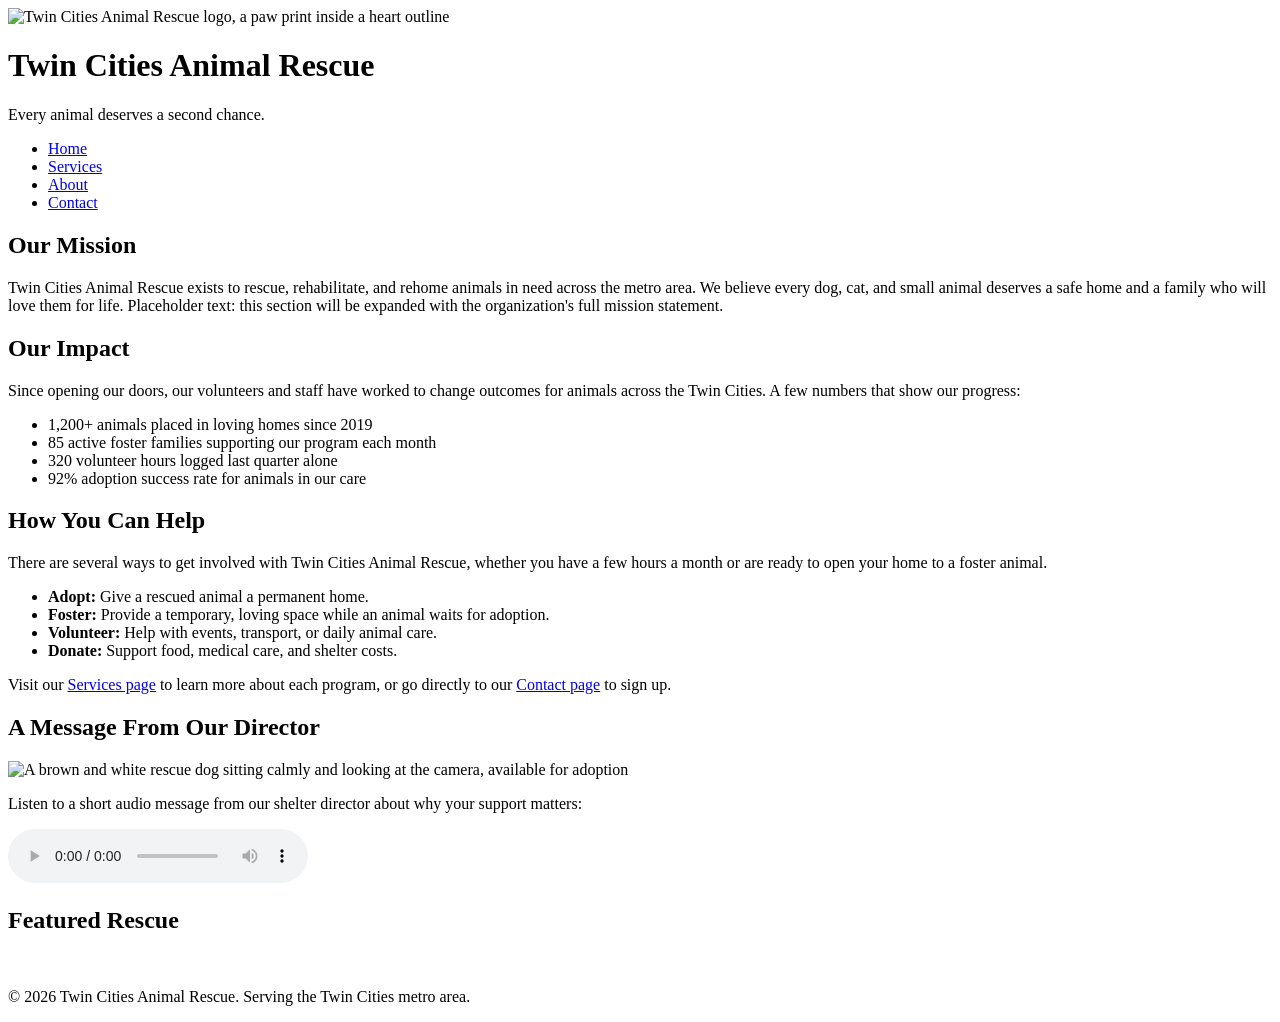
==== index.html @ 6c0c92b6 "Add initial HTML structure for homepage" ====
<!DOCTYPE html>
<html lang="en">
<head>
  <meta charset="UTF-8">
  <meta name="viewport" content="width=device-width, initial-scale=1.0">
  <title>Twin Cities Animal Rescue - Home</title>
  <link rel="preconnect" href="https://fonts.googleapis.com">
  <link href="https://fonts.googleapis.com/css2?family=Poppins:wght@600;700&family=Open+Sans:wght@400;600&display=swap" rel="stylesheet">
  <link rel="stylesheet" href="styles.css">
</head>
<body>
  <header>
    <img src="images/rescue-logo_c.png" alt="Twin Cities Animal Rescue logo, a paw print inside a heart outline">
    <h1>Twin Cities Animal Rescue</h1>
    <p>Every animal deserves a second chance.</p>
  </header>

  <nav>
    <ul>
      <li><a href="index.html">Home</a></li>
      <li><a href="services.html">Services</a></li>
      <li><a href="about.html">About</a></li>
      <li><a href="contact.html">Contact</a></li>
    </ul>
  </nav>

  <main>
    <section aria-labelledby="mission-heading">
      <h2 id="mission-heading">Our Mission</h2>
      <p>Twin Cities Animal Rescue exists to rescue, rehabilitate, and rehome animals in need across the metro area. We believe every dog, cat, and small animal deserves a safe home and a family who will love them for life. Placeholder text: this section will be expanded with the organization's full mission statement.</p>
    </section>

    <section aria-labelledby="impact-heading">
      <h2 id="impact-heading">Our Impact</h2>
      <p>Since opening our doors, our volunteers and staff have worked to change outcomes for animals across the Twin Cities. A few numbers that show our progress:</p>
      <ul class="stats">
        <li>1,200+ animals placed in loving homes since 2019</li>
        <li>85 active foster families supporting our program each month</li>
        <li>320 volunteer hours logged last quarter alone</li>
        <li>92% adoption success rate for animals in our care</li>
      </ul>
    </section>

    <section aria-labelledby="help-heading">
      <h2 id="help-heading">How You Can Help</h2>
      <p>There are several ways to get involved with Twin Cities Animal Rescue, whether you have a few hours a month or are ready to open your home to a foster animal.</p>
      <ul class="cards">
        <li><strong>Adopt:</strong> Give a rescued animal a permanent home.</li>
        <li><strong>Foster:</strong> Provide a temporary, loving space while an animal waits for adoption.</li>
        <li><strong>Volunteer:</strong> Help with events, transport, or daily animal care.</li>
        <li><strong>Donate:</strong> Support food, medical care, and shelter costs.</li>
      </ul>
      <p>Visit our <a href="services.html">Services page</a> to learn more about each program, or go directly to our <a href="contact.html">Contact page</a> to sign up.</p>
    </section>

    <section aria-labelledby="welcome-audio-heading">
      <h2 id="welcome-audio-heading">A Message From Our Director</h2>
      <img src="images/rescue-pet_c.png" alt="A brown and white rescue dog sitting calmly and looking at the camera, available for adoption">
      <p>Listen to a short audio message from our shelter director about why your support matters:</p>
      <audio controls>
        <source src="audio/rescue-message_c.mp3" type="audio/mpeg">
        Your browser does not support the audio element. You can read a summary of the message instead: our director thanks the community for its ongoing support and encourages anyone interested in adopting, fostering, or volunteering to reach out through our Contact page.
      </audio>
    </section>

    <section aria-labelledby="spotlight-heading">
      <h2 id="spotlight-heading">Featured Rescue</h2>
      <picture>
        <source media="(min-width: 800px)" srcset="images/rescue-feature-large_c.png">
        <source media="(max-width: 799px)" srcset="images/rescue-feature-small_c.png">
        <img src="images/rescue-feature-large_c.png" alt="Featured rescue animal currently available for adoption at Twin Cities Animal Rescue">
      </picture>
    </section>
  </main>

  <footer>
    <p>&copy; 2026 Twin Cities Animal Rescue. Serving the Twin Cities metro area.</p>
  </footer>
</body>
</html>
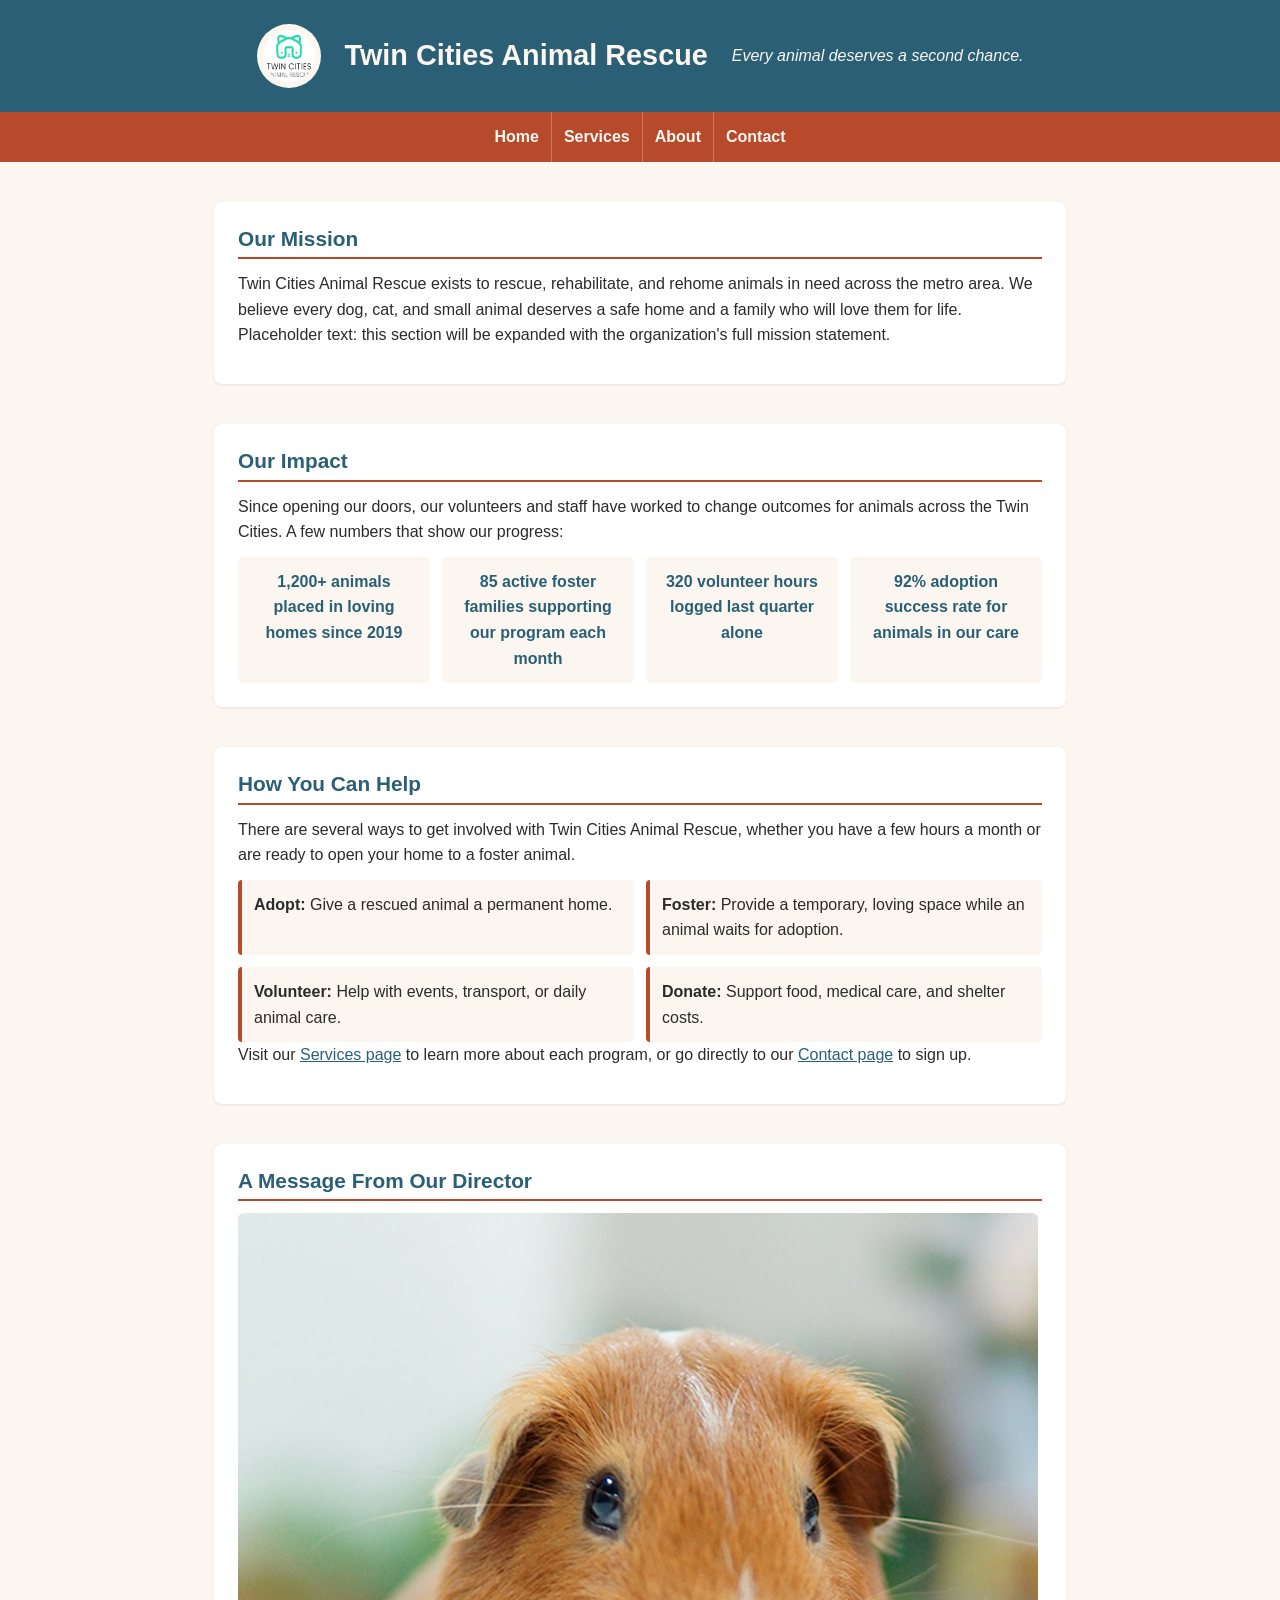
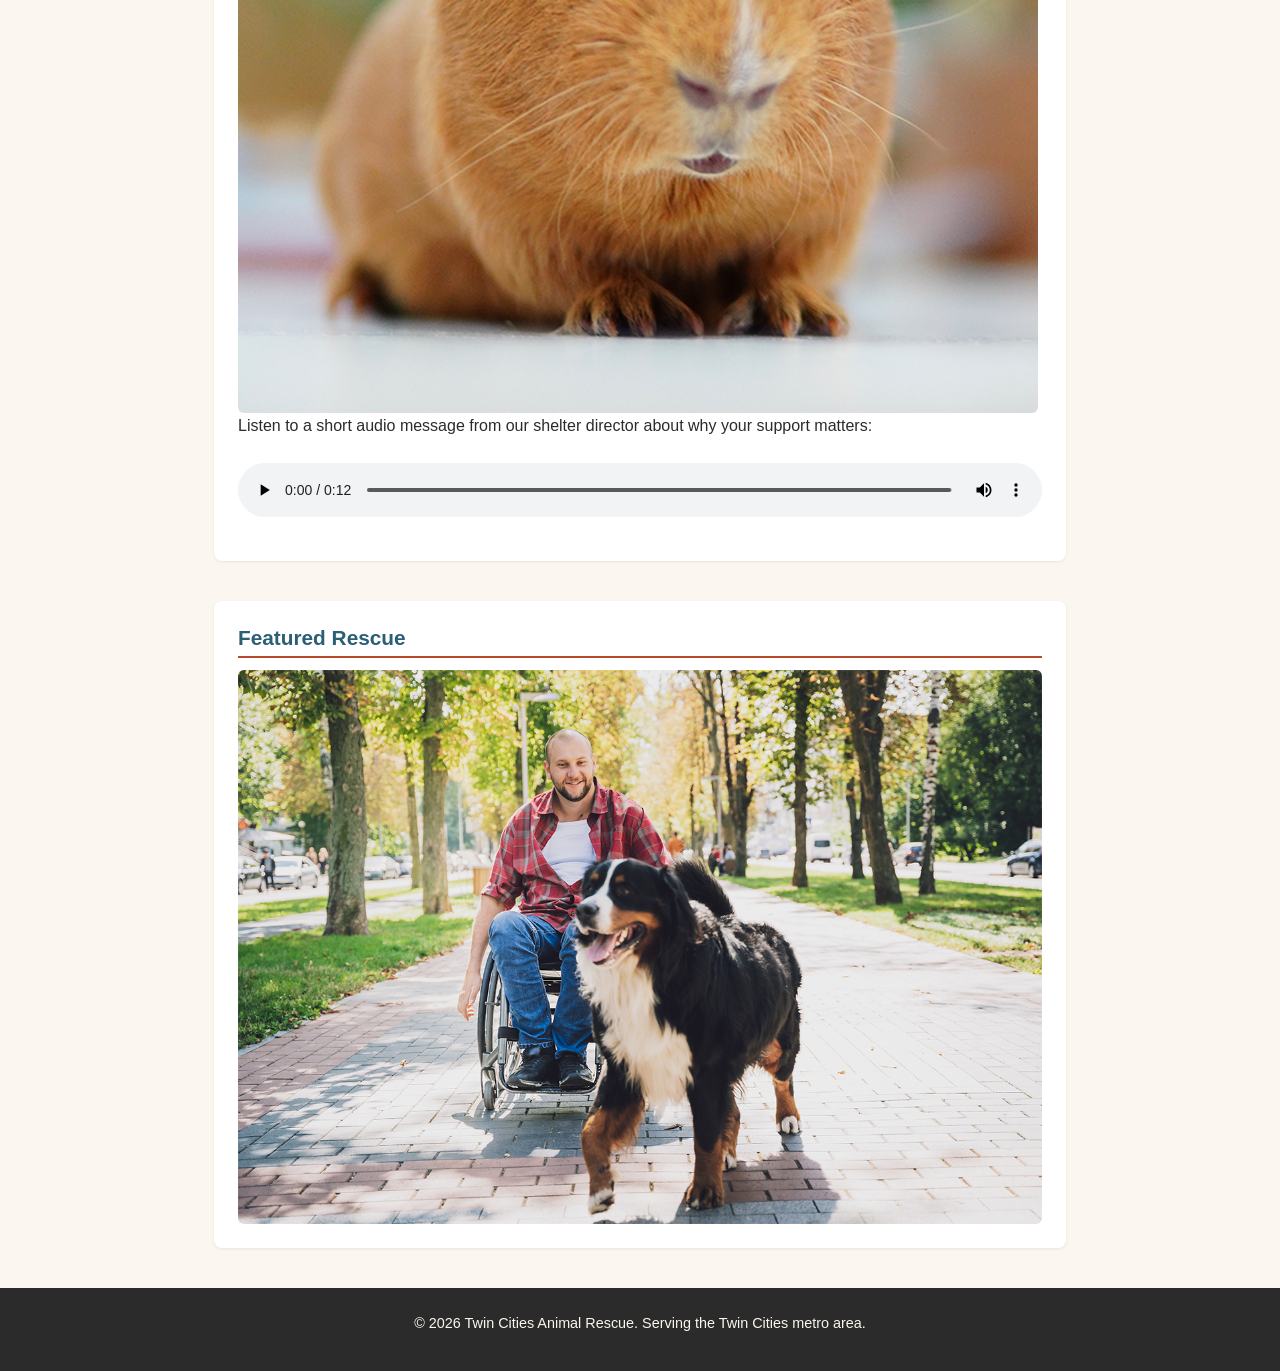
==== commit ccdaa4cc: "Update animal descriptions in index.html" ====
--- a/index.html
+++ b/index.html
@@ -55,7 +55,7 @@
 
     <section aria-labelledby="welcome-audio-heading">
       <h2 id="welcome-audio-heading">A Message From Our Director</h2>
-      <img src="images/rescue-pet_c.png" alt="A brown and white rescue dog sitting calmly and looking at the camera, available for adoption">
+      <img src="images/rescue-pet_c.png" alt="A ginger and white guinea pig looking at the camera, one of the small animals in our care">
       <p>Listen to a short audio message from our shelter director about why your support matters:</p>
       <audio controls>
         <source src="audio/rescue-message_c.mp3" type="audio/mpeg">
@@ -68,7 +68,7 @@
       <picture>
         <source media="(min-width: 800px)" srcset="images/rescue-feature-large_c.png">
         <source media="(max-width: 799px)" srcset="images/rescue-feature-small_c.png">
-        <img src="images/rescue-feature-large_c.png" alt="Featured rescue animal currently available for adoption at Twin Cities Animal Rescue">
+        <img src="images/rescue-feature-large_c.png" alt="A large black and brown rescue dog walking outdoors beside his adopter, who uses a wheelchair">
       </picture>
     </section>
   </main>
--- a/styles.css
+++ b/styles.css
@@ -0,0 +1,501 @@
+/* =========================================================
+   Twin Cities Animal Rescue - Design System
+   Colors: trust blue, cream, coral, charcoal (4 colors)
+   Fonts: Poppins (headings) + Open Sans (body) - 2 font families
+   Approach: mobile-first, Flexbox layout, one media query
+   ========================================================= */
+
+:root {
+  --color-primary: #2B5F75;   /* trust blue - header, nav, links */
+  --color-bg: #FBF7F0;        /* warm cream - page background */
+  --color-accent: #B84A2C;    /* terracotta - buttons, highlights, CTAs (4.85:1 contrast with white text) */
+  --color-text: #2B2B2B;      /* charcoal - body text */
+  --color-text-light: #FBF7F0;
+
+  --font-heading: 'Poppins', sans-serif;
+  --font-body: 'Open Sans', sans-serif;
+
+  --spacing-sm: 0.75rem;
+  --spacing-md: 1.5rem;
+  --spacing-lg: 2.5rem;
+}
+
+/* ---------- Base / reset ---------- */
+* {
+  box-sizing: border-box;
+}
+
+body {
+  margin: 0;
+  font-family: var(--font-body);
+  color: var(--color-text);
+  background-color: var(--color-bg);
+  line-height: 1.6;
+}
+
+h1, h2, h3 {
+  font-family: var(--font-heading);
+  line-height: 1.25;
+  margin-top: 0;
+}
+
+h1 {
+  font-size: 1.8rem;
+}
+
+h2 {
+  font-size: 1.3rem;
+  color: var(--color-primary);
+  border-bottom: 2px solid var(--color-accent);
+  padding-bottom: 0.35rem;
+  margin-bottom: var(--spacing-sm);
+}
+
+p {
+  margin: 0 0 var(--spacing-sm) 0;
+}
+
+a {
+  color: var(--color-primary);
+  text-decoration: underline;
+}
+
+a:hover,
+a:focus {
+  color: var(--color-accent);
+}
+
+img {
+  max-width: 100%;
+  height: auto;
+  display: block;
+  border-radius: 6px;
+}
+
+/* ---------- Header (mobile-first: stacked, centered) ---------- */
+header {
+  background-color: var(--color-primary);
+  color: var(--color-text-light);
+  padding: var(--spacing-md) var(--spacing-sm);
+  display: flex;
+  flex-direction: column;
+  align-items: center;
+  text-align: center;
+  gap: 0.5rem;
+}
+
+header img {
+  width: 64px;
+  height: 64px;
+  border-radius: 50%;
+  background-color: var(--color-text-light);
+  padding: 6px;
+}
+
+header h1 {
+  color: var(--color-text-light);
+  margin: 0;
+}
+
+header p {
+  margin: 0;
+  font-style: italic;
+}
+
+/* ---------- Navigation (mobile-first: stacked list) ---------- */
+nav {
+  background-color: var(--color-accent);
+}
+
+nav ul {
+  list-style: none;
+  margin: 0;
+  padding: 0;
+  display: flex;
+  flex-direction: column;
+}
+
+nav li {
+  border-top: 1px solid rgba(255, 255, 255, 0.25);
+}
+
+nav li:first-child {
+  border-top: none;
+}
+
+nav a {
+  display: block;
+  padding: var(--spacing-sm);
+  color: var(--color-text-light);
+  text-decoration: none;
+  font-family: var(--font-heading);
+  font-weight: 600;
+  text-align: center;
+}
+
+nav a:hover,
+nav a:focus {
+  background-color: var(--color-primary);
+}
+
+/* ---------- Main content ---------- */
+main {
+  max-width: 900px;
+  margin: 0 auto;
+  padding: var(--spacing-md) var(--spacing-sm);
+  display: flex;
+  flex-direction: column;
+  gap: var(--spacing-lg);
+}
+
+section {
+  background-color: #ffffff;
+  border-radius: 8px;
+  padding: var(--spacing-md);
+  box-shadow: 0 1px 3px rgba(0, 0, 0, 0.08);
+}
+
+/* Card-style lists (How You Can Help, Volunteer Roles, etc.) */
+.cards {
+  list-style: none;
+  margin: var(--spacing-sm) 0 0 0;
+  padding: 0;
+  display: flex;
+  flex-direction: column;
+  gap: var(--spacing-sm);
+}
+
+.cards li {
+  background-color: var(--color-bg);
+  border-left: 4px solid var(--color-accent);
+  padding: var(--spacing-sm);
+  border-radius: 4px;
+}
+
+/* Impact stats list */
+.stats {
+  list-style: none;
+  margin: var(--spacing-sm) 0 0 0;
+  padding: 0;
+  display: flex;
+  flex-direction: column;
+  gap: var(--spacing-sm);
+}
+
+.stats li {
+  font-family: var(--font-heading);
+  font-weight: 600;
+  color: var(--color-primary);
+  background-color: var(--color-bg);
+  padding: var(--spacing-sm);
+  border-radius: 4px;
+  text-align: center;
+}
+
+/* Figure / figcaption */
+figure {
+  margin: 0 0 var(--spacing-sm) 0;
+}
+
+figcaption {
+  font-style: italic;
+  color: var(--color-primary);
+  margin-top: 0.35rem;
+  font-size: 0.9rem;
+}
+
+/* Audio */
+audio {
+  width: 100%;
+  margin: var(--spacing-sm) 0;
+}
+
+/* ---------- Forms ---------- */
+form {
+  display: flex;
+  flex-direction: column;
+  gap: var(--spacing-md);
+}
+
+fieldset {
+  border: 1px solid var(--color-primary);
+  border-radius: 6px;
+  padding: var(--spacing-md);
+}
+
+legend {
+  font-family: var(--font-heading);
+  font-weight: 600;
+  color: var(--color-primary);
+  padding: 0 0.5rem;
+}
+
+label {
+  display: block;
+  font-weight: 600;
+  margin-bottom: 0.3rem;
+}
+
+input,
+select,
+textarea {
+  width: 100%;
+  padding: 0.6rem;
+  margin-bottom: var(--spacing-sm);
+  border: 1px solid #c9c2b8;
+  border-radius: 4px;
+  font-family: var(--font-body);
+  font-size: 1rem;
+  background-color: #ffffff;
+  color: var(--color-text);
+}
+
+input:focus,
+select:focus,
+textarea:focus {
+  outline: 2px solid var(--color-accent);
+  outline-offset: 1px;
+}
+
+button {
+  align-self: flex-start;
+  background-color: var(--color-accent);
+  color: var(--color-text-light);
+  border: none;
+  padding: 0.75rem 1.75rem;
+  border-radius: 4px;
+  font-family: var(--font-heading);
+  font-weight: 600;
+  font-size: 1rem;
+  cursor: pointer;
+}
+
+button:hover,
+button:focus {
+  background-color: var(--color-primary);
+}
+
+/* ---------- Footer ---------- */
+footer {
+  background-color: var(--color-text);
+  color: var(--color-bg);
+  text-align: center;
+  padding: var(--spacing-md) var(--spacing-sm);
+  font-size: 0.9rem;
+}
+
+/* =========================================================
+   Interactive animal browser (Touchstone 4)
+   ========================================================= */
+.filter-bar {
+  display: flex;
+  flex-direction: column;
+  gap: 0.5rem;
+  margin-bottom: var(--spacing-sm);
+}
+
+.filter-button {
+  align-self: stretch;
+  background-color: #ffffff;
+  color: var(--color-primary);
+  border: 2px solid var(--color-primary);
+  padding: 0.6rem 1rem;
+  border-radius: 4px;
+  font-family: var(--font-heading);
+  font-weight: 600;
+  cursor: pointer;
+}
+
+.filter-button:hover,
+.filter-button:focus {
+  background-color: var(--color-bg);
+}
+
+.filter-button.is-active {
+  background-color: var(--color-primary);
+  color: var(--color-text-light);
+}
+
+.animal-count {
+  font-weight: 600;
+  color: var(--color-primary);
+}
+
+.animal-list {
+  list-style: none;
+  margin: 0 0 var(--spacing-md) 0;
+  padding: 0;
+  display: flex;
+  flex-direction: column;
+  gap: var(--spacing-sm);
+}
+
+.animal-card {
+  background-color: var(--color-bg);
+  border: 1px solid #e0d6c9;
+  border-radius: 6px;
+  padding: var(--spacing-sm);
+}
+
+.animal-card h3 {
+  font-family: var(--font-heading);
+  color: var(--color-primary);
+  margin: 0.5rem 0 0.15rem 0;
+  font-size: 1.1rem;
+}
+
+.animal-meta {
+  font-size: 0.85rem;
+  color: #6b6b6b;
+  text-transform: capitalize;
+  margin-bottom: 0.4rem;
+}
+
+.save-button {
+  align-self: flex-start;
+  background-color: var(--color-accent);
+  color: var(--color-text-light);
+  border: none;
+  padding: 0.5rem 1.1rem;
+  border-radius: 4px;
+  font-family: var(--font-heading);
+  font-weight: 600;
+  cursor: pointer;
+}
+
+.save-button.is-saved {
+  background-color: var(--color-primary);
+}
+
+.saved-list {
+  background-color: #ffffff;
+  border-left: 4px solid var(--color-primary);
+  padding: var(--spacing-sm);
+  border-radius: 4px;
+}
+
+.saved-items {
+  margin: 0.4rem 0 0 1.1rem;
+  padding: 0;
+}
+
+/* ---------- Form validation feedback ---------- */
+.field-error {
+  display: block;
+  color: #9B1B1B;
+  font-size: 0.85rem;
+  font-weight: 600;
+  margin-top: 0.15rem;
+  min-height: 1rem;
+}
+
+input.has-error,
+select.has-error,
+textarea.has-error {
+  border: 2px solid #9B1B1B;
+  background-color: #FDF3F3;
+}
+
+.form-summary {
+  font-weight: 600;
+  margin-top: 0.5rem;
+}
+
+.form-summary.is-error {
+  color: #9B1B1B;
+}
+
+.form-summary.is-success {
+  color: #1B6B3A;
+}
+
+.prefill-note,
+.form-saved-animals {
+  background-color: #ffffff;
+  border-left: 4px solid var(--color-accent);
+  padding: 0.6rem var(--spacing-sm);
+  border-radius: 4px;
+  font-size: 0.92rem;
+}
+
+.prefill-note:empty,
+.form-saved-animals:empty {
+  display: none;
+}
+
+/* =========================================================
+   Media query: larger screens (tablet / desktop, 768px+)
+   ========================================================= */
+@media (min-width: 768px) {
+  header {
+    flex-direction: row;
+    justify-content: center;
+    text-align: left;
+    gap: var(--spacing-md);
+  }
+
+  nav ul {
+    flex-direction: row;
+    justify-content: center;
+  }
+
+  nav li {
+    border-top: none;
+    border-left: 1px solid rgba(255, 255, 255, 0.25);
+  }
+
+  nav li:first-child {
+    border-left: none;
+  }
+
+  main {
+    padding: var(--spacing-lg) var(--spacing-md);
+  }
+
+  .cards {
+    flex-direction: row;
+    flex-wrap: wrap;
+  }
+
+  .cards li {
+    flex: 1 1 calc(50% - var(--spacing-sm));
+  }
+
+  .stats {
+    flex-direction: row;
+  }
+
+  .stats li {
+    flex: 1;
+  }
+
+  form {
+    flex-direction: row;
+    flex-wrap: wrap;
+  }
+
+  fieldset {
+    flex: 1 1 calc(50% - var(--spacing-md));
+  }
+
+  .filter-bar {
+    flex-direction: row;
+    flex-wrap: wrap;
+  }
+
+  .filter-button {
+    align-self: auto;
+    flex: 0 1 auto;
+  }
+
+  .animal-list {
+    flex-direction: row;
+    flex-wrap: wrap;
+  }
+
+  .animal-card {
+    flex: 1 1 calc(50% - var(--spacing-sm));
+    display: flex;
+    flex-direction: column;
+  }
+}
